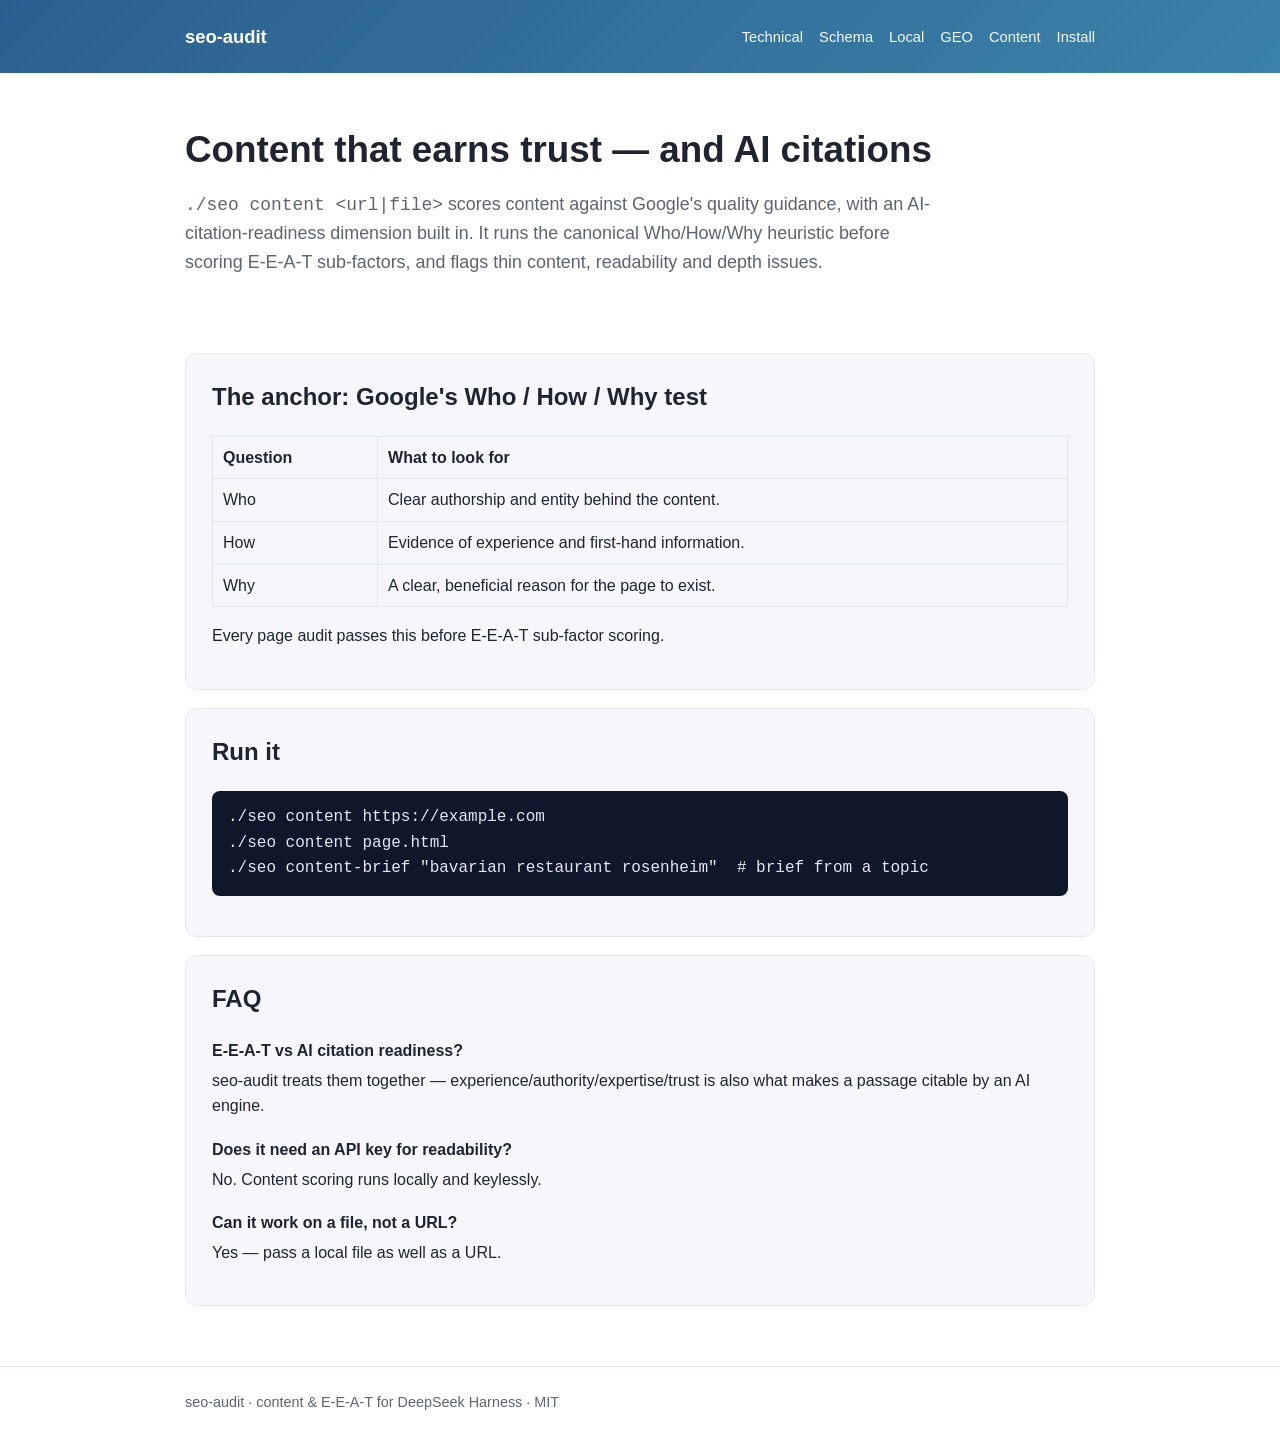
==== content.html @ 4d9442c0 "docs: add geo-crawlable documentation site (GitHub Pages) Static HTML docs site for the seo-audit to" ====
<!DOCTYPE html>
<html lang="en">
<head>
  <meta charset="utf-8"><meta name="viewport" content="width=device-width, initial-scale=1">
  <title>Content quality & E-E-A-T analysis with seo-audit</title>
  <meta name="description" content="Content quality and E-E-A-T analysis with AI citation-readiness using seo-audit. Google's Who/How/Why test, readability, thin content, content depth. Local, free, no API key.">
  <link rel="stylesheet" href="assets/style.css">
  <script type="application/ld+json">{"@context":"https://schema.org","@type":"SoftwareApplication","name":"seo-audit","applicationCategory":"DeveloperApplication","operatingSystem":"macOS, Linux","offers":{"@type":"Offer","price":"0","priceCurrency":"USD"},"url":"https://haniubub.github.io/seo-toolkit/content.html"}</script>
</head>
<body>
<header class="site"><div class="wrap">
  <a class="brand" href="index.html">seo-audit</a>
  <nav>
    <a href="technical.html">Technical</a><a href="schema.html">Schema</a><a href="local.html">Local</a><a href="geo.html">GEO</a><a href="content.html">Content</a><a href="install.html">Install</a>
  </nav>
</div></header>
<div class="wrap">
  <section class="hero">
    <h1>Content that earns trust — and AI citations</h1>
    <p class="lead"><code>./seo content &lt;url|file&gt;</code> scores content against Google's quality guidance, with an AI-citation-readiness dimension built in. It runs the canonical Who/How/Why heuristic before scoring E-E-A-T sub-factors, and flags thin content, readability and depth issues.</p>
  </section>

  <section class="panel">
    <h2 style="margin-top:0">The anchor: Google's Who / How / Why test</h2>
    <table class="table">
      <tr><th>Question</th><th>What to look for</th></tr>
      <tr><td>Who</td><td>Clear authorship and entity behind the content.</td></tr>
      <tr><td>How</td><td>Evidence of experience and first-hand information.</td></tr>
      <tr><td>Why</td><td>A clear, beneficial reason for the page to exist.</td></tr>
    </table>
    <p>Every page audit passes this before E-E-A-T sub-factor scoring.</p>
  </section>

  <section class="panel">
    <h2 style="margin-top:0">Run it</h2>
    <pre><code>./seo content https://example.com
./seo content page.html
./seo content-brief "bavarian restaurant rosenheim"  # brief from a topic</code></pre>
  </section>

  <section class="panel">
    <h2 style="margin-top:0">FAQ</h2>
    <dl class="faq">
      <dt>E-E-A-T vs AI citation readiness?</dt><dd>seo-audit treats them together — experience/authority/expertise/trust is also what makes a passage citable by an AI engine.</dd>
      <dt>Does it need an API key for readability?</dt><dd>No. Content scoring runs locally and keylessly.</dd>
      <dt>Can it work on a file, not a URL?</dt><dd>Yes — pass a local file as well as a URL.</dd>
    </dl>
  </section>
</div>
<footer class="site"><div class="wrap">seo-audit · content &amp; E-E-A-T for DeepSeek Harness · MIT</div></footer>
</body>
</html>
---- assets/style.css ----
:root {
  --ink: #1f2430;
  --muted: #5b6472;
  --brand: #2b5f8f;
  --brand-2: #3b82a8;
  --bg: #ffffff;
  --card: #f5f7fa;
  --line: #e3e8ef;
}
* { box-sizing: border-box; }
body {
  margin: 0;
  font-family: -apple-system, BlinkMacSystemFont, "Segoe UI", Roboto, Helvetica, Arial, sans-serif;
  color: var(--ink);
  background: var(--bg);
  line-height: 1.6;
}
.wrap { max-width: 950px; margin: 0 auto; padding: 0 20px; }
header.site {
  background: linear-gradient(135deg, var(--brand) 0%, var(--brand-2) 100%);
  color: #fff;
  padding: 22px 0;
}
header.site .wrap { display: flex; align-items: center; justify-content: space-between; gap: 16px; }
header.site a { color: #fff; text-decoration: none; }
header.site .brand { font-weight: 700; font-size: 1.15rem; }
header.site nav a { margin-left: 16px; font-size: .92rem; opacity: .95; }
.hero { padding: 56px 0 40px; }
.hero h1 { font-size: 2.3rem; margin: 0 0 14px; line-height: 1.15; }
.hero p.lead { font-size: 1.12rem; color: var(--muted); max-width: 760px; }
.cta { margin: 24px 0; }
.cta code { background: var(--card); padding: 6px 10px; border-radius: 6px; border: 1px solid var(--line); }
section.panel {
  background: var(--card);
  border: 1px solid var(--line);
  border-radius: 12px;
  padding: 24px 26px;
  margin: 18px 0;
}
h2 { font-size: 1.5rem; margin-top: 40px; }
h3 { font-size: 1.12rem; margin: 26px 0 8px; }
.table { border-collapse: collapse; width: 100%; margin: 14px 0; }
.table th, .table td { border: 1px solid var(--line); padding: 8px 10px; text-align: left; }
.table th { background: var(--card); font-weight: 600; }
.toc { columns: 2; }
.toc a { display: block; padding: 5px 0; color: var(--brand); text-decoration: none; }
.faq dt { font-weight: 600; margin-top: 18px; }
.faq dd { margin: 4px 0 0; color: var(--ink); }
footer.site { border-top: 1px solid var(--line); margin-top: 60px; padding: 24px 0; color: var(--muted); font-size: .9rem; }
code, pre { font-family: ui-monospace, SFMono-Regular, Menlo, Consolas, monospace; }
pre { background: #0f172a; color: #e2e8f0; padding: 14px 16px; border-radius: 8px; overflow: auto; }
.badge { background: var(--card); border: 1px solid var(--line); padding: 3px 8px; border-radius: 20px; font-size: .8rem; color: var(--muted); }
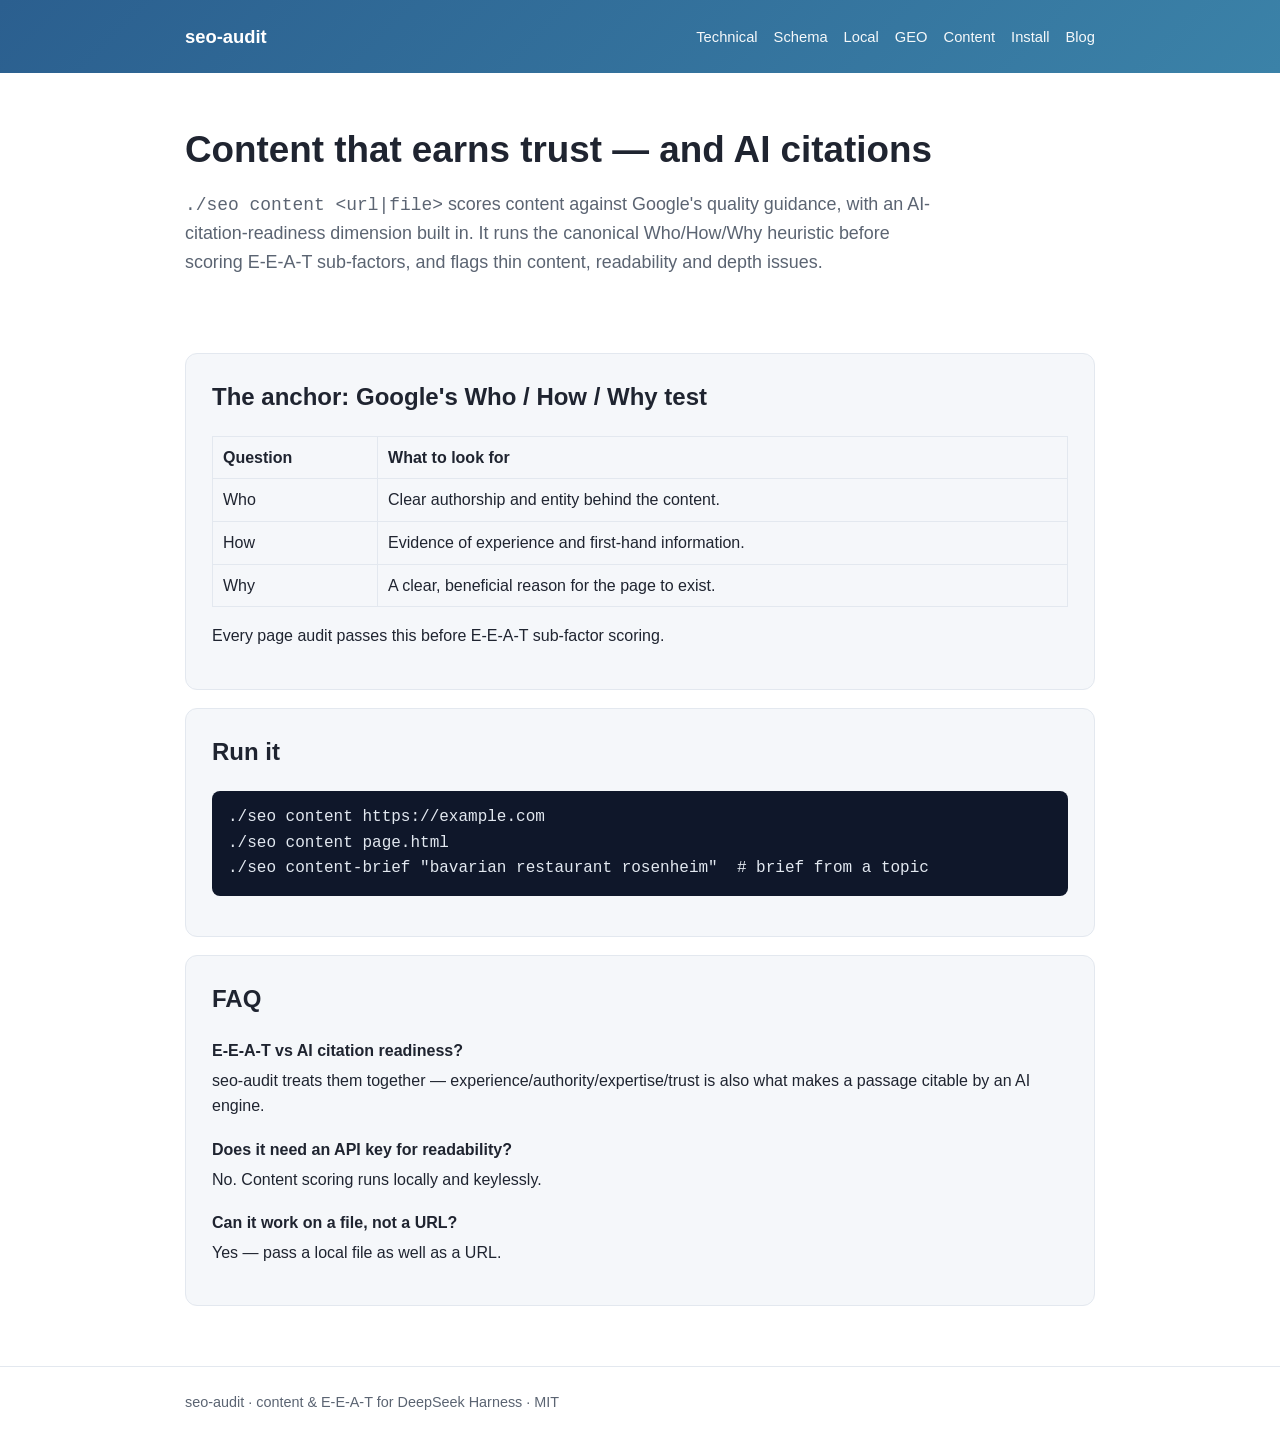
==== commit 171f5e97: "docs: add blog post on running a full SEO audit in DeepSeek Harness New /blog/ page with a practical" ====
--- a/content.html
+++ b/content.html
@@ -6,12 +6,13 @@
   <meta name="description" content="Content quality and E-E-A-T analysis with AI citation-readiness using seo-audit. Google's Who/How/Why test, readability, thin content, content depth. Local, free, no API key.">
   <link rel="stylesheet" href="assets/style.css">
   <script type="application/ld+json">{"@context":"https://schema.org","@type":"SoftwareApplication","name":"seo-audit","applicationCategory":"DeveloperApplication","operatingSystem":"macOS, Linux","offers":{"@type":"Offer","price":"0","priceCurrency":"USD"},"url":"https://haniubub.github.io/seo-toolkit/content.html"}</script>
+  <link rel="canonical" href="https://haniubub.github.io/seo-toolkit/content">
 </head>
 <body>
 <header class="site"><div class="wrap">
   <a class="brand" href="index.html">seo-audit</a>
   <nav>
-    <a href="technical.html">Technical</a><a href="schema.html">Schema</a><a href="local.html">Local</a><a href="geo.html">GEO</a><a href="content.html">Content</a><a href="install.html">Install</a>
+    <a href="technical.html">Technical</a><a href="schema.html">Schema</a><a href="local.html">Local</a><a href="geo.html">GEO</a><a href="content.html">Content</a><a href="install.html">Install</a><a href="blog.html">Blog</a>
   </nav>
 </div></header>
 <div class="wrap">
